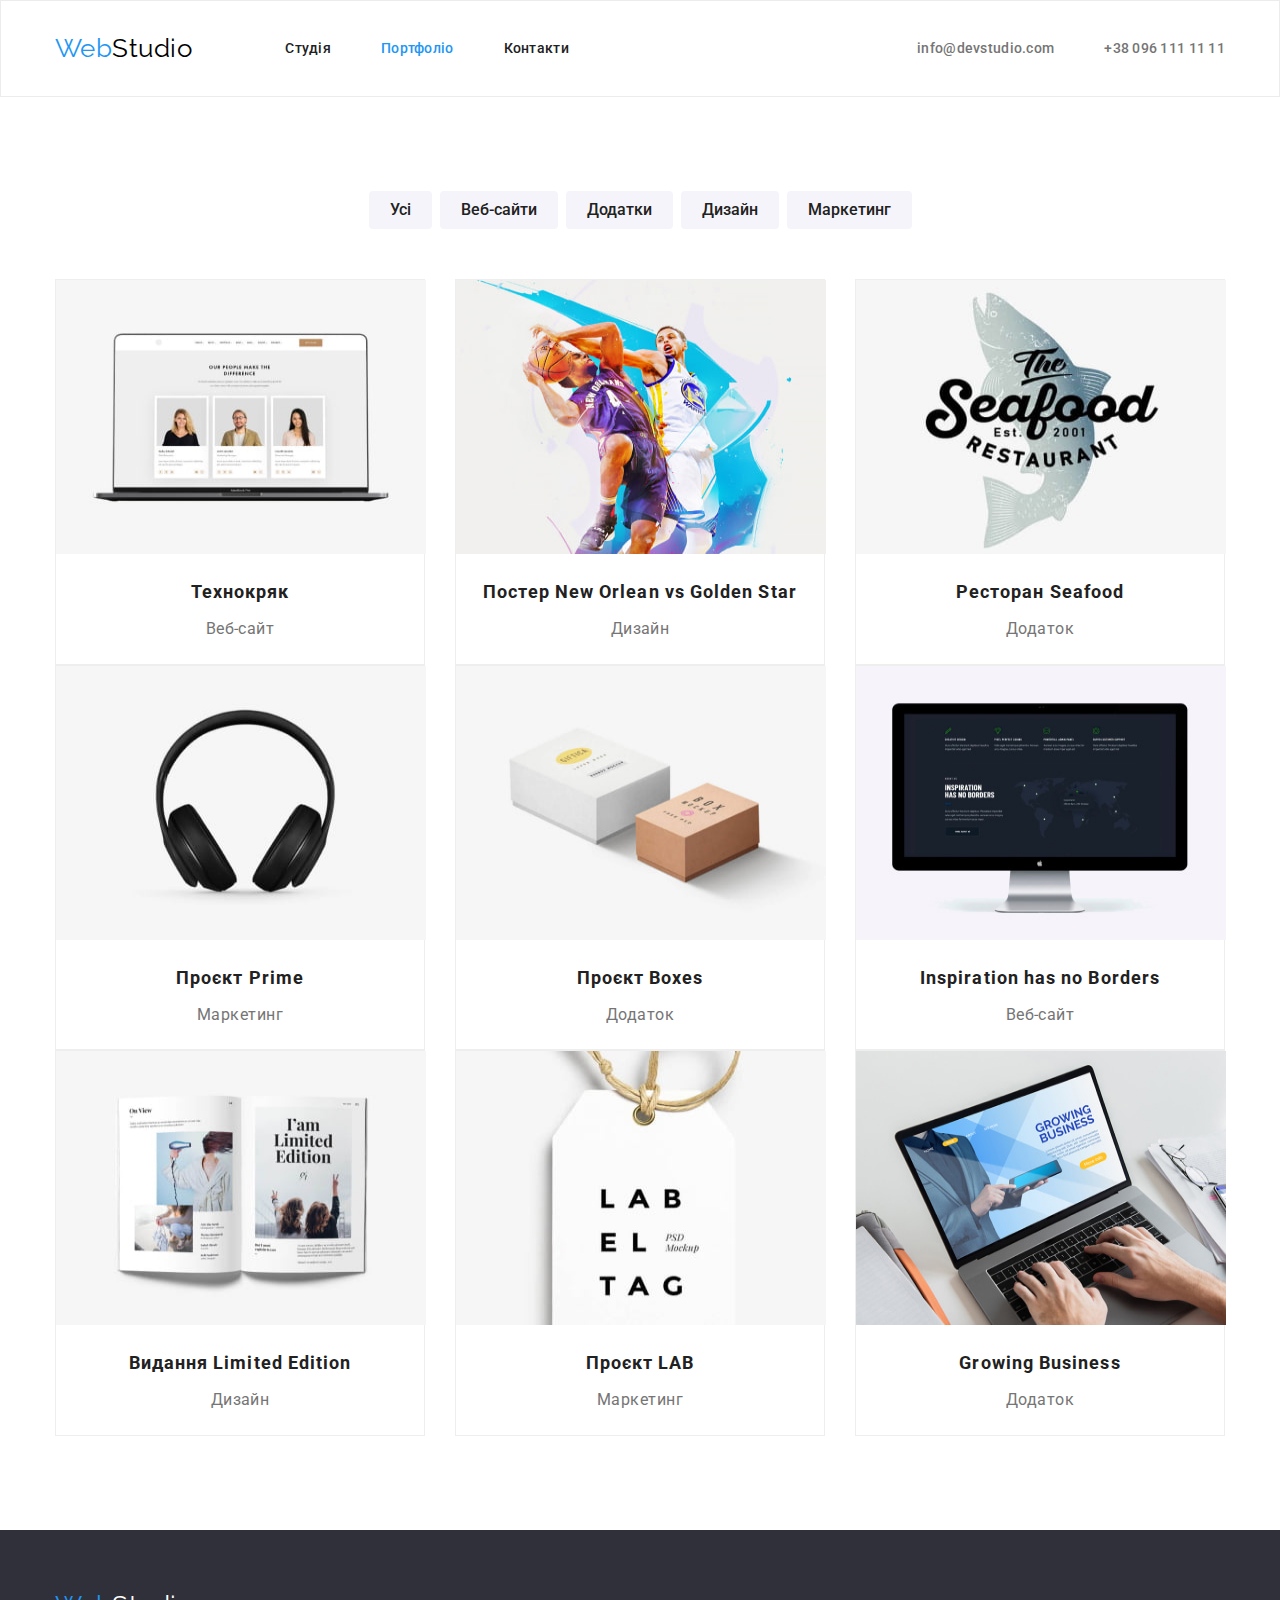
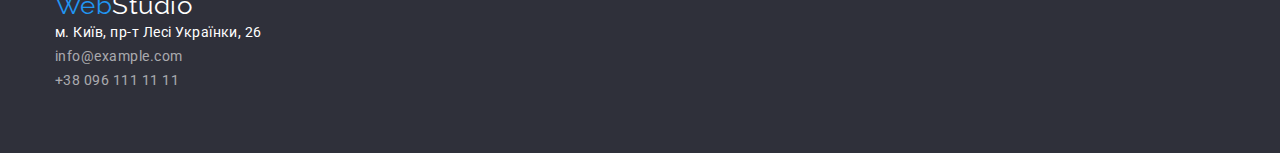
==== portfolio.html @ 8a0f0a45 "adds hw-3" ====
<!DOCTYPE html>
<html lang="uk">
  <head>
    <meta charset="UTF-8" />
    <meta http-equiv="X-UA-Compatible" content="IE=edge" />
    <meta name="viewport" content="width=device-width, initial-scale=1.0" />
    <title lang="en">Портфоліо WebStudio</title>
    <link
      href="https://fonts.googleapis.com/css2?family=Raleway:wght@700&family=Roboto:wght@400;500;700;900&display=swap"
      rel="stylesheet"
    />
    <link
      rel="stylesheet"
      href="https://cdnjs.cloudflare.com/ajax/libs/modern-normalize/1.1.0/modern-normalize.min.css"
    />
    <link rel="stylesheet" href="./css/styles.css" />
  </head>
  <body>
    <header class="header-portfolio">
      <div class="nav-container">
        <a class="logo link" href="./index.html" lang="en"
            >Web<span class="logo-wrap primary">Studio</span></a
          >
        <nav>
          <ul class="site-nav">
            <li class="item"><a href="./index.html" class="link">Студія</a></li>
            <li class="item">
              <a href="./portfolio.html" class="link current">Портфоліо</a>
            </li>
            <li class="item"><a href="#" class="link">Контакти</a></li>
          </ul>
        </nav>
        <!-- зв'язатись з нами-->
        <ul class="site-nav contacts">
          <li class="item">
            <a href="mailto:info@devstudio.com" class="link">
              info@devstudio.com</a
            >
          </li>
          <li class="item">
            <a href="tel:+380961111111" class="link">+38 096 111 11 11</a>
          </li>
        </ul>
      </div>
    </header>
    <!-- BODY-->
    <main>
      <!-- FILTER-->
      <section class="section filter">
        <div class="filter-container">
          <h1 class="visually-hidden">Портфоліо</h1>
          <ul class="portfolio list">
            <li class="item">
              <button type="button" class="filter-button filter-list">
                Усі
              </button>
            </li>
            <li class="item">
              <button type="button" class="filter-button filter-list">
                Веб-сайти
              </button>
            </li>
            <li class="item">
              <button type="button" class="filter-button filter-list">
                Додатки
              </button>
            </li>
            <li class="item">
              <button type="button" class="filter-button filter-list">
                Дизайн
              </button>
            </li>
            <li class="item">
              <button type="button" class="filter-button filter-list">
                Маркетинг
              </button>
            </li>
          </ul>
          <!--PROJECTS-->
          <ul class="portfolio projects">
            <li class="portfolio-card">
              <a class="works-list" href="#"
                ><img
                  src="./images/technokryak.jpeg"
                  alt="інтерфейс вебсайту"
                  width="370"
                  height="294"
                  class="work-pic"
                />
                <h2 class="works-title">Технокряк</h2>
                <p class="works-description">Веб-сайт</p></a
              >
            </li>
            <li class="portfolio-card">
              <a class="works-list" href="#"
                ><img
                  src="./images/new-orlean.jpeg"
                  alt="два баскетболісти змагаються"
                  width="370"
                  height="294"
                  class="work-pic"
                />
                <h2 class="works-title">
                  Постер <span lang="en">New Orlean vs Golden Star</span>
                </h2>
                <p class="works-description">Дизайн</p></a
              >
            </li>
            <li class="portfolio-card">
              <a class="works-list" href="#"
                ><img
                  src="./images/seafood.jpeg"
                  alt="логотип з рибою"
                  width="370"
                  height="294"
                  class="work-pic"
                />
                <h2 class="works-title">
                  Ресторан <span lang="en">Seafood</span>
                </h2>
                <p class="works-description">Додаток</p></a
              >
            </li>
            <li class="portfolio-card">
              <a class="works-list" href="#"
                ><img
                  src="./images/prime.jpeg"
                  alt="великі навушники"
                  width="370"
                  height="294"
                  class="work-pic"
                />
                <h2 class="works-title">Проєкт <span lang="en">Prime</span></h2>
                <p class="works-description">Маркетинг</p></a
              >
            </li>
            <li class="portfolio-card">
              <a class="works-list" href="#"
                ><img
                  src="./images/boxes.jpeg"
                  alt="дві дизайнерські коробки з написом"
                  width="370"
                  height="294"
                  class="work-pic"
                />
                <h2 class="works-title">Проєкт <span lang="en">Boxes</span></h2>
                <p class="works-description">Додаток</p></a
              >
            </li>
            <li class="portfolio-card">
              <a class="works-list" href="#"
                ><img
                  src="./images/inspiration.jpeg"
                  alt="мінімалістичний чорний вебсайт"
                  width="370"
                  height="294"
                  class="work-pic"
                />
                <h2 class="works-title">
                  <span lang="en">Inspiration has no Borders</span>
                </h2>
                <p class="works-description">Веб-сайт</p></a
              >
            </li>
            <li class="portfolio-card">
              <a class="works-list" href="#"
                ><img
                  src="./images/limited-edition.jpeg"
                  alt="розгорнутий журнал"
                  width="370"
                  height="294"
                  class="work-pic"
                />
                <h2 class="works-title">
                  Видання <span lang="en">Limited Edition</span>
                </h2>
                <p class="works-description">Дизайн</p></a
              >
            </li>
            <li class="portfolio-card">
              <a class="works-list" href="#"
                ><img
                  src="./images/lab.jpeg"
                  alt="елегантна біла бірка"
                  width="370"
                  height="294"
                  class="work-pic"
                />
                <h2 class="works-title">
                  Проєкт <span lang="en" class="uppercase">lab</span>
                </h2>
                <p class="works-description">Маркетинг</p></a
              >
            </li>
            <li class="portfolio-card">
              <a class="works-list" href="#"
                ><img
                  src="./images/growing-business.jpeg"
                  alt="інтерфейс додатку"
                  width="370"
                  height="294"
                  class="work-pic"
                />
                <h2 class="works-title">
                  <span lang="en">Growing Business</span>
                </h2>
                <p class="works-description">Додаток</p></a
              >
            </li>
          </ul>
        </div>
      </section>
    </main>
    <!-- FOOTER-->
    <footer class="footer">
      <div class="footer-container">
        <a class="logo" href="./index.html" lang="en"
          >Web<span class="logo-wrap secondary">Studio</span></a
        >
        <address class="contacts">
          <ul class="contacts-list">
            <li>
              <a
                class="physical-address"
                href="https://goo.gl/maps/DY7JfVcnu4DjMvX9A"
                target="_blank"
                rel="noopener noreferrer"
              >
                м. Київ, пр-т Лесі Українки, 26</a
              >
            </li>
            <li>
              <a class="contact-us" href="mailto:info@example.com"
                >info@example.com
              </a>
            </li>
            <li>
              <a class="contact-us" href="tel:+380961111111"
                >+38 096 111 11 11</a
              >
            </li>
          </ul>
        </address>
      </div>
    </footer>
  </body>
</html>
---- css/styles.css ----
:root {
    --primary-text-color-grey: #757575;
    --primary-title-color-black: #212121;
    --primary-accent-color-blue: #2196F3;
    --secondary-accent-color-white: #FFFFFF;
    --secondary-background-color-grey: #2F303A;
}

/* general rules */
body {
    color: var(--primary-text-color);
    background-color: var(--secondary-accent-color-white);
    font-family: Roboto, sans-serif;
    letter-spacing: 0.03em;
}

.contacts {
    font-style: normal;
}

.visually-hidden {
    position: absolute;
    white-space: nowrap;
    width: 1px;
    height: 1px;
    overflow: hidden;
    border: 0;
    padding: 0;
    clip: rect(0 0 0 0);
    clip-path: inset(50%);
    margin: -1px;
}

.services-pic,
.team-pic,
.work-pic {
    display: block;
}

.site-nav,
.section-list,
.contacts,
.portfolio,
.filter-list,
.works-list,
.contacts-list {
    list-style: none;
    margin: 0px;
    padding: 0px;
}

/* header */

.header-studio {
    border: 1px solid #000000;
}

.header-portfolio {
    border: 1px solid #ECECEC;
}

.logo {
    color: var(--primary-accent-color-blue);
    font-size: 26px;
    line-height: 1.2;
    font-family: Raleway, sans-serif;
    text-decoration: none;
}

.logo-wrap.primary {
    color: #000000;
}

.logo:hover,
.logo:focus {
    color: var(--primary-accent-color-blue);
}

.site-nav {
display: flex;
margin-left: 93px;

    font-weight: 500;
    font-size: 14px;
    line-height: 1.14;
    letter-spacing: 0.02em;
}

.site-nav .item:not(:last-child) {
    margin-right: 50px;
}

.site-nav.contacts {
margin-left: auto;
}

.nav-container .link {
    display: block;
    padding-top: 32px;
    padding-bottom: 32px;
}

/* body */
.hero-container {
    width: 1200px;
    padding-left: 15px;
    padding-right: 15px;
    padding-bottom: 90px;
    margin-left: auto;
    margin-right: auto;
    text-align: center;
}

.hero-title,
.hero-button,
.works-title {
    letter-spacing: 0.06em;
}

.hero-title {
    font-weight: 900;
    color: var(--secondary-accent-color-white);
    font-size: 44px;
    line-height: 1.36;
    text-align: center;
    text-transform: uppercase;
    margin: 0px;
    margin-bottom: 30px;
}

.hero-button {
    font-weight: 700;
    font-size: 16px;
    line-height: 1.88;
    align-items: center;
    font-family: inherit;
    border-radius: 4px;
    box-shadow: 0px 4px 4px rgba(0, 0, 0, 0.15);
    border: none;
    padding: 10px 32px;
}

.hero-button:hover,
.hero-button:focus {
    background-color: #188CE8;
}

.features-container {
    width: 1200px;
    padding-left: 15px;
    padding-right: 15px;
    margin-left: auto;
    margin-right: auto;
    padding-bottom: 94px;
    padding-top: 94px;
}

.features .section-list {
    display: flex;
}

.features .item:not(:last-child) {
   margin-right: 30px;
}

.features .item {
    min-width: 270px;
}

.features .list-title {
    margin: 0px;
padding-bottom: 10px;

    font-weight: 700;
    font-size: 14px;
    line-height: 1.14;
    text-transform: uppercase
}

.features .section-passage {
    font-size: 14px;
    line-height: 1.71;
    margin: 0px;
}

.section-title {
    font-weight: 700;
    font-size: 36px;
    line-height: 1.17;
    text-align: center;
}

.list-title {
    font-weight: 500;
    font-size: 16px;
    line-height: 1.18;
}

.services-container {
    width: 1200px;
    padding-left: 15px;
    padding-right: 15px;
    margin-left: auto;
    margin-right: auto;
    padding-bottom: 94px;
    text-align: center;
}

.services .section-list {
    display: flex;
}

.services .item:not(:last-child) {
    margin-right: 30px;
}

.services .section-title {
    margin: 0px;
    margin-bottom: 50px;
}

.team .section-list {
    display: flex;
}

.team .list-item:not(:last-child) {
    margin-right: 30px;
}

.team-container {
width: 1200px;
   padding: 94px 15px;
    margin-left: auto;
    margin-right: auto;
    text-align: center;
}

.team .section-title {
    margin-left: auto;
    margin-right: auto;
    margin-bottom: 50px;
}

.team .team-pic {
    margin: 0;
    margin-bottom: 30px;
}

.team .list-title {
    margin: 0;
    margin-bottom: 10px;
}

.team .section-passage {
    font-size: 16px;
    line-height: 1.18;
    margin: 0;
    padding-bottom: 30px;
}

.team {
    background-color: #F5F4FA;
}

.team .list-item {
    background-color: var(--secondary-accent-color-white);
    max-width: 270px;
    box-shadow: 0px 1px 3px rgba(0, 0, 0, 0.12), 0px 1px 1px rgba(0, 0, 0, 0.14), 0px 2px 1px rgba(0, 0, 0, 0.2);
    border-radius: 0px 0px 4px 4px;
}

.footer-container {
    width: 1200px;
    padding: 60px 15px;
    margin-left: auto;
    margin-right: auto;
}

.site-nav .link {
    color: var(--primary-title-color-black);
    font-weight: 500;
    text-decoration: none;
}

.link.current {
    color: var(--primary-accent-color-blue);
}

.site-nav .link:hover,
.site-nav .link:focus {
    color: var(--primary-accent-color-blue);
}

.contacts .link {
    color: var(--primary-text-color-grey);
}

/* hero */

.hero {
    background-color: var(--secondary-background-color-grey);
}

.hero-button {
    color: var(--secondary-accent-color-white);
    background-color: var(--primary-accent-color-blue);
    cursor: pointer;
}

/* sections */

.section-title,
.list-title {
    color: var(--primary-title-color-black);
}

.section-passage {
    color: var(--primary-text-color-grey);
}


/* footer */
.physical-address {
    color: var(--secondary-accent-color-white);
    font-size: 14px;
    line-height: 1.71;
    text-decoration: none;
}

.contact-us {
    color: rgba(255, 255, 255, 60);
    font-size: 14px;
    line-height: 1.71;
    text-decoration: none;
}


/* PORTFOLIO */

.nav-container {
    display: flex;
    align-items: center;
    width: 1200px;
    padding-left: 15px;
    padding-right: 15px;
    margin-left: auto;
    margin-right: auto;
}


.filter-container {
    width: 1200px;
        padding: 94px 15px;
        margin-left: auto;
        margin-right: auto;
        text-align: center;
}

.filter-button {
    color: var(--primary-title-color-black);
    background-color: #F5F4FA;
    cursor: pointer;
    border-radius: 4px;
    padding: 6px 21px;
    border: none;
}

.filter-button:hover,
.filter-button:focus {
    color: var(--secondary-accent-color-white);
    background-color: var(--primary-accent-color-blue);
    box-shadow: 0px 3px 1px rgba(0, 0, 0, 0.1), 0px 1px 2px rgba(0, 0, 0, 0.08), 0px 2px 2px rgba(0, 0, 0, 0.12);
}

.filter .list {
    display: flex;
    justify-content: center;
    margin-bottom: 50px;
}

.filter .item:not(:last-child) {
    margin-right: 8px;
}

.portfolio.projects {
    display: flex;
    flex-wrap: wrap;
}

.portfolio-card {
    border: 1px solid #eee;
    max-width: 370px;
}
.portfolio-card:not(:nth-child(3n)) {
    margin-right: 30px;
}

.work-pic {
    padding-bottom: 20px;
}

.works-list {
    color: var(--primary-title-color-black);
    text-decoration: none;
}

.works-description {
    color: var(--primary-text-color-grey);
    margin: 0px;
    font-size: 16px;
    line-height: 1.85;
    padding-bottom: 20px;
}

.works-title .uppercase {
    text-transform: uppercase;
}

.filter-list {
    font-weight: 500;
    font-size: 16px;
    line-height: 1.62;
    font-family: inherit;
}

.works-title {
    font-weight: 700;
    font-size: 18px;
    line-height: 2;
    margin: 0;
    padding-bottom: 4px;
}


.footer {
    background-color: var(--secondary-background-color-grey);
}

.logo-footer {
    color: var(--secondary-accent-color-white);
    font-size: 26px;
    line-height: 1.2;
    font-family: Raleway, sans-serif;
    text-decoration: none;
}

.logo-wrap.secondary {
    color: var(--secondary-accent-color-white);
}

.logo-footer:hover,
.logo-footer:focus {
    color: var(--primary-accent-color-blue);
}


.physical-address:hover,
.physical-address:focus {
    color: var(--primary-accent-color-blue);
}

.contact-us:hover,
.contact-us:focus {
    color: var(--primary-accent-color-blue);
}

.contacts-list {
    list-style: none;
}

.physical-address {
    color: var(--secondary-accent-color-white);
}

.contact-us {
    color: rgba(255, 255, 255, .6);
}
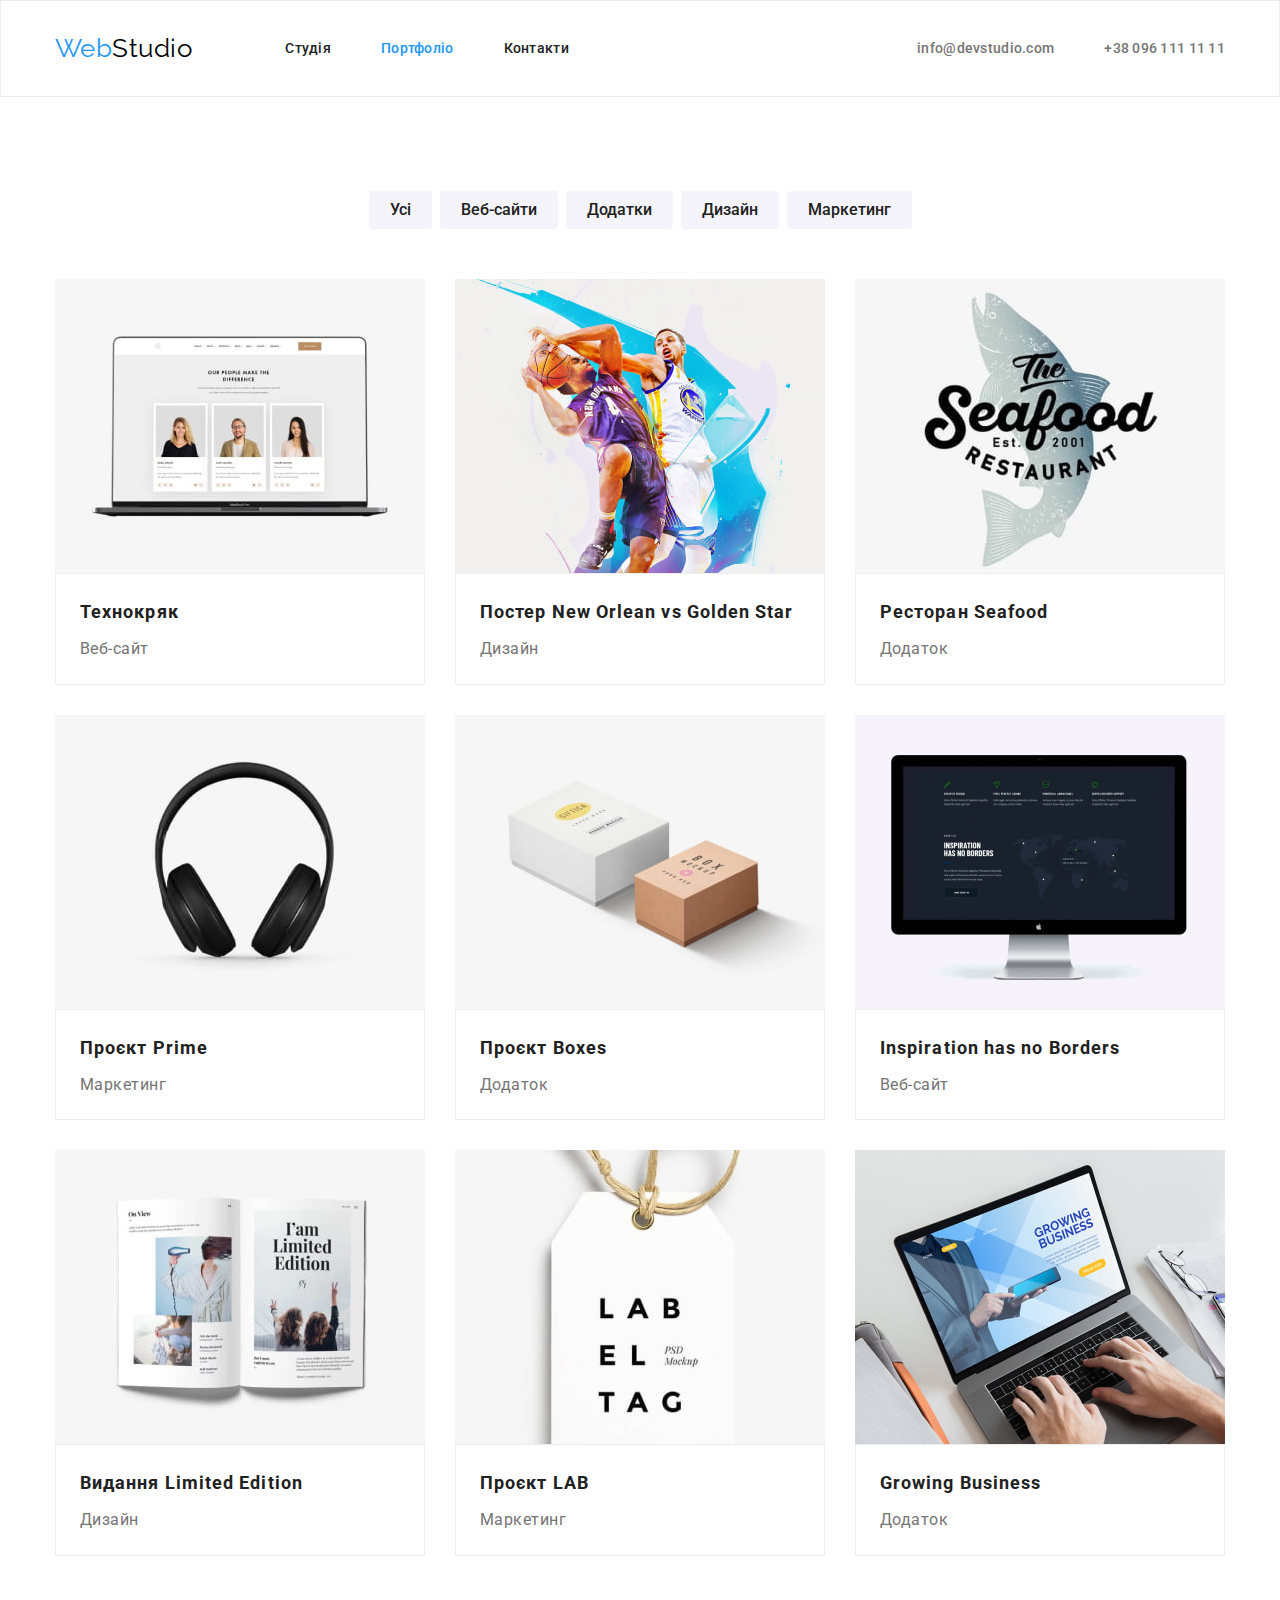
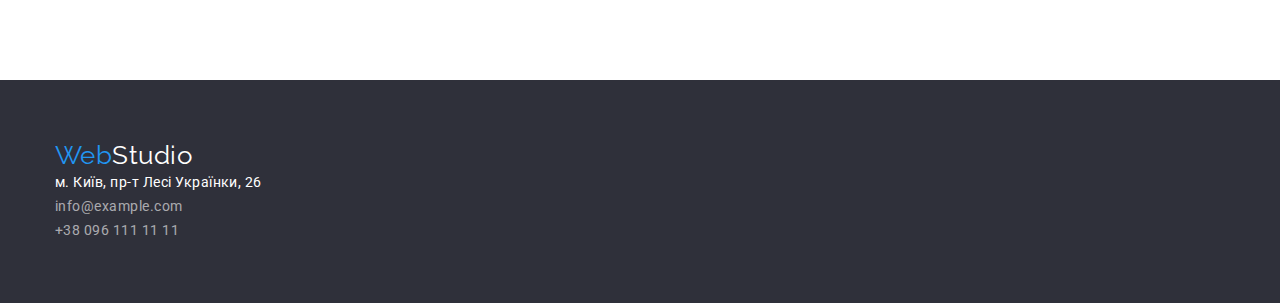
==== commit 66aa078b: "fixes design errors" ====
--- a/portfolio.html
+++ b/portfolio.html
@@ -87,9 +87,9 @@
                   height="294"
                   class="work-pic"
                 />
-                <h2 class="works-title">Технокряк</h2>
+                <div class="card-description"><h2 class="works-title">Технокряк</h2>
                 <p class="works-description">Веб-сайт</p></a
-              >
+              ></div>
             </li>
             <li class="portfolio-card">
               <a class="works-list" href="#"
@@ -99,12 +99,12 @@
                   width="370"
                   height="294"
                   class="work-pic"
-                />
+                /><div class="card-description">
                 <h2 class="works-title">
                   Постер <span lang="en">New Orlean vs Golden Star</span>
                 </h2>
                 <p class="works-description">Дизайн</p></a
-              >
+              > </div>
             </li>
             <li class="portfolio-card">
               <a class="works-list" href="#"
@@ -114,12 +114,12 @@
                   width="370"
                   height="294"
                   class="work-pic"
-                />
+                /> <div class="card-description">
                 <h2 class="works-title">
                   Ресторан <span lang="en">Seafood</span>
                 </h2>
                 <p class="works-description">Додаток</p></a
-              >
+              ></div>
             </li>
             <li class="portfolio-card">
               <a class="works-list" href="#"
@@ -129,10 +129,10 @@
                   width="370"
                   height="294"
                   class="work-pic"
-                />
+                /><div class="card-description">
                 <h2 class="works-title">Проєкт <span lang="en">Prime</span></h2>
                 <p class="works-description">Маркетинг</p></a
-              >
+              > </div>
             </li>
             <li class="portfolio-card">
               <a class="works-list" href="#"
@@ -142,10 +142,10 @@
                   width="370"
                   height="294"
                   class="work-pic"
-                />
+                /><div class="card-description">
                 <h2 class="works-title">Проєкт <span lang="en">Boxes</span></h2>
                 <p class="works-description">Додаток</p></a
-              >
+              ></div>
             </li>
             <li class="portfolio-card">
               <a class="works-list" href="#"
@@ -155,12 +155,12 @@
                   width="370"
                   height="294"
                   class="work-pic"
-                />
+                /> <div class="card-description">
                 <h2 class="works-title">
                   <span lang="en">Inspiration has no Borders</span>
                 </h2>
                 <p class="works-description">Веб-сайт</p></a
-              >
+              ></div>
             </li>
             <li class="portfolio-card">
               <a class="works-list" href="#"
@@ -170,12 +170,12 @@
                   width="370"
                   height="294"
                   class="work-pic"
-                />
+                /><div class="card-description">
                 <h2 class="works-title">
                   Видання <span lang="en">Limited Edition</span>
                 </h2>
                 <p class="works-description">Дизайн</p></a
-              >
+              ></div>
             </li>
             <li class="portfolio-card">
               <a class="works-list" href="#"
@@ -185,12 +185,12 @@
                   width="370"
                   height="294"
                   class="work-pic"
-                />
+                /><div class="card-description">
                 <h2 class="works-title">
                   Проєкт <span lang="en" class="uppercase">lab</span>
                 </h2>
                 <p class="works-description">Маркетинг</p></a
-              >
+              ></div>
             </li>
             <li class="portfolio-card">
               <a class="works-list" href="#"
@@ -200,12 +200,12 @@
                   width="370"
                   height="294"
                   class="work-pic"
-                />
+                /><div class="card-description">
                 <h2 class="works-title">
                   <span lang="en">Growing Business</span>
                 </h2>
                 <p class="works-description">Додаток</p></a
-              >
+              ></div>
             </li>
           </ul>
         </div>
--- a/css/styles.css
+++ b/css/styles.css
@@ -388,17 +388,14 @@
 }
 
 .portfolio-card {
-    border: 1px solid #eee;
     max-width: 370px;
-}
+    margin-bottom: 30px;
+}
+
 .portfolio-card:not(:nth-child(3n)) {
     margin-right: 30px;
 }
 
-.work-pic {
-    padding-bottom: 20px;
-}
-
 .works-list {
     color: var(--primary-title-color-black);
     text-decoration: none;
@@ -409,11 +406,16 @@
     margin: 0px;
     font-size: 16px;
     line-height: 1.85;
-    padding-bottom: 20px;
+    text-align: left;
 }
 
 .works-title .uppercase {
     text-transform: uppercase;
+}
+
+.card-description {
+border: 1px solid #eee;
+padding: 20px 24px;
 }
 
 .filter-list {
@@ -429,6 +431,7 @@
     line-height: 2;
     margin: 0;
     padding-bottom: 4px;
+    text-align: left;
 }
 
 
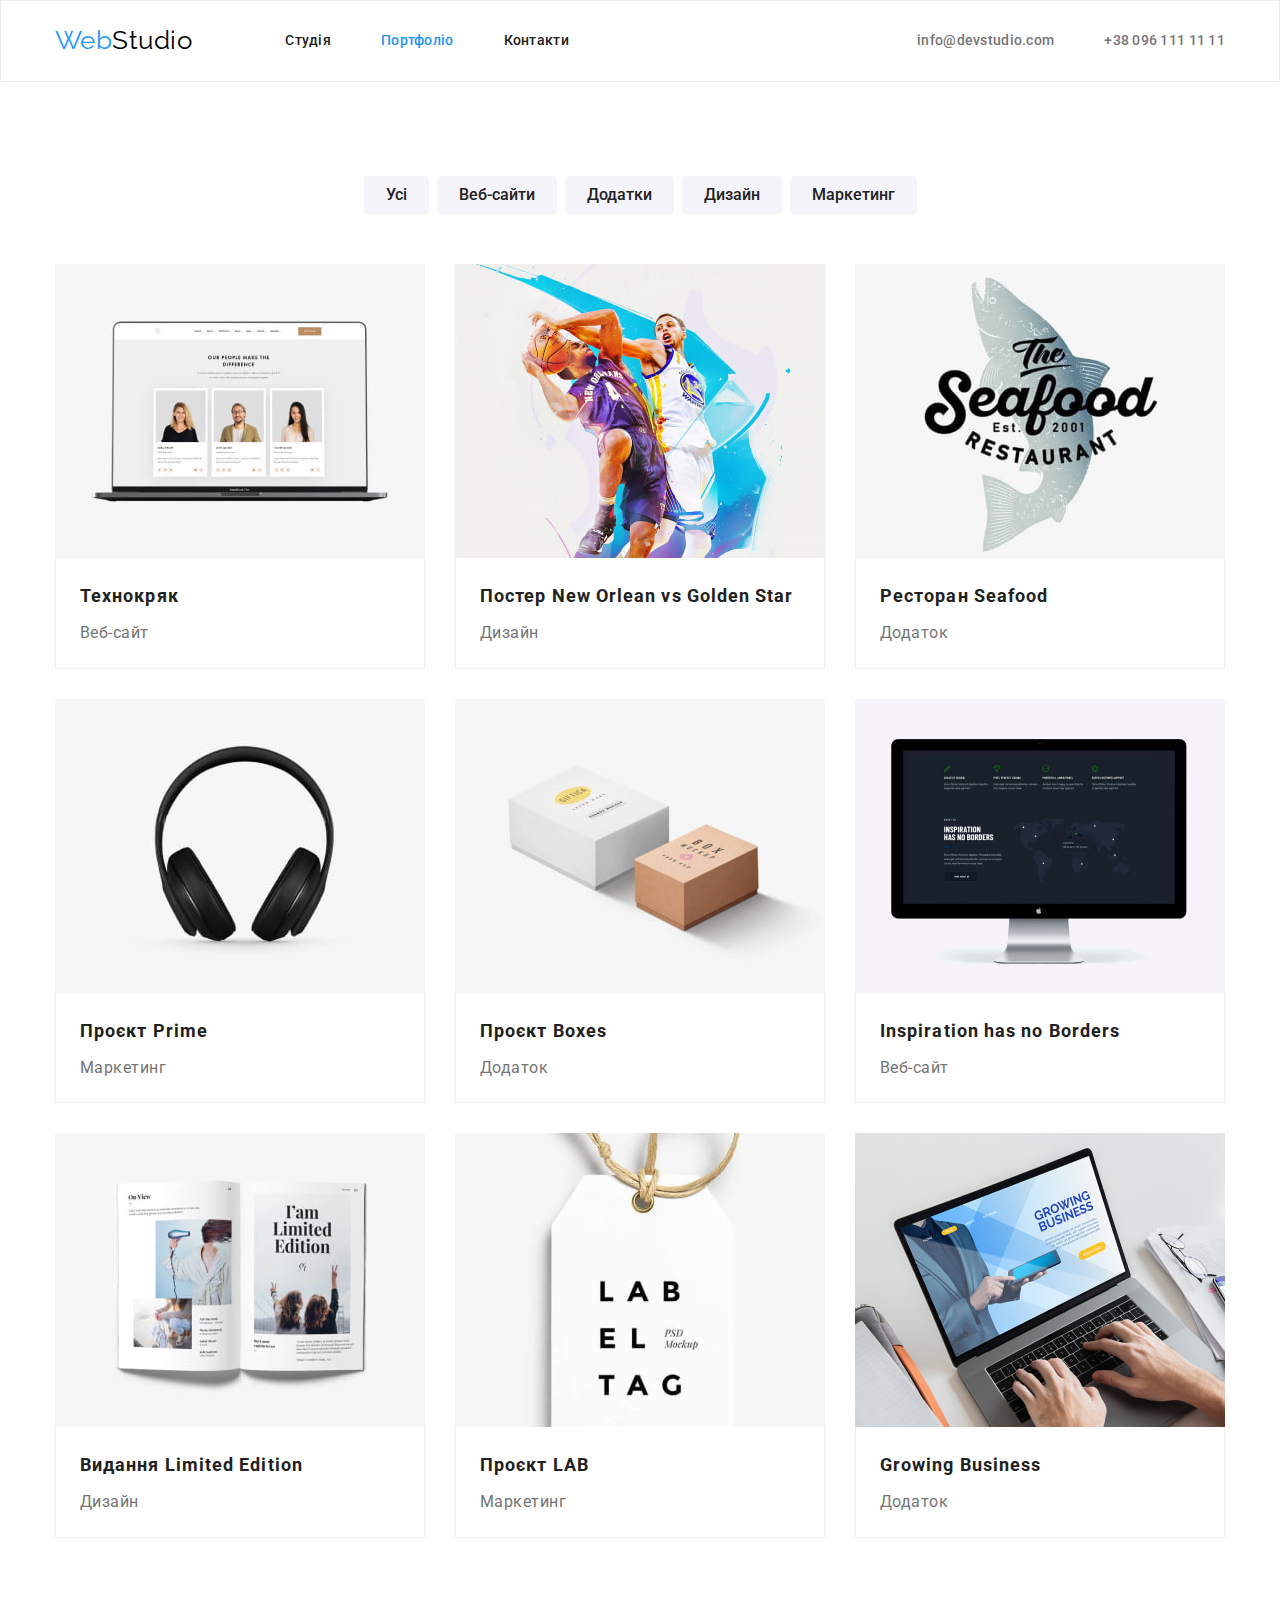
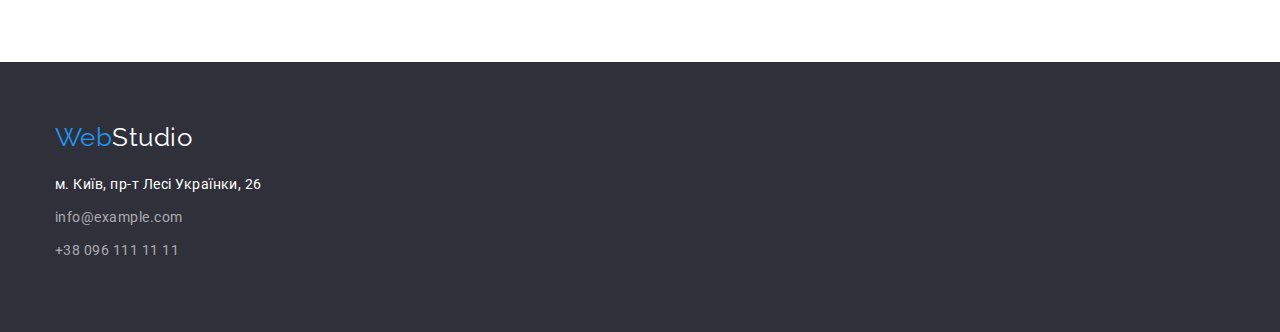
==== commit 135431fc: "fixes structure + design errors" ====
--- a/portfolio.html
+++ b/portfolio.html
@@ -17,16 +17,12 @@
   </head>
   <body>
     <header class="header-portfolio">
-      <div class="nav-container">
-        <a class="logo link" href="./index.html" lang="en"
-            >Web<span class="logo-wrap primary">Studio</span></a
-          >
+      <div class="container header-flex">
+        <a class="logo" href="./index.html" lang="en">Web<span class="logo-wrap primary">Studio</span></a>
         <nav>
           <ul class="site-nav">
             <li class="item"><a href="./index.html" class="link">Студія</a></li>
-            <li class="item">
-              <a href="./portfolio.html" class="link current">Портфоліо</a>
-            </li>
+            <li class="item"><a href="./portfolio.html" class="link current">Портфоліо</a></li>
             <li class="item"><a href="#" class="link">Контакти</a></li>
           </ul>
         </nav>
@@ -47,7 +43,7 @@
     <main>
       <!-- FILTER-->
       <section class="section filter">
-        <div class="filter-container">
+        <div class="container">
           <h1 class="visually-hidden">Портфоліо</h1>
           <ul class="portfolio list">
             <li class="item">
@@ -213,13 +209,13 @@
     </main>
     <!-- FOOTER-->
     <footer class="footer">
-      <div class="footer-container">
+      <div class="container">
         <a class="logo" href="./index.html" lang="en"
           >Web<span class="logo-wrap secondary">Studio</span></a
         >
         <address class="contacts">
           <ul class="contacts-list">
-            <li>
+            <li class="item">
               <a
                 class="physical-address"
                 href="https://goo.gl/maps/DY7JfVcnu4DjMvX9A"
@@ -229,12 +225,12 @@
                 м. Київ, пр-т Лесі Українки, 26</a
               >
             </li>
-            <li>
+            <li class="item">
               <a class="contact-us" href="mailto:info@example.com"
                 >info@example.com
               </a>
             </li>
-            <li>
+            <li class="item">
               <a class="contact-us" href="tel:+380961111111"
                 >+38 096 111 11 11</a
               >
--- a/css/styles.css
+++ b/css/styles.css
@@ -49,14 +49,26 @@
     padding: 0px;
 }
 
+.container {
+    width: 1200px;
+    padding-left: 15px;
+    padding-right: 15px;
+    margin: 0 auto;
+}
+
 /* header */
 
 .header-studio {
-    border: 1px solid #000000;
+    border-bottom: 1px solid #000000;
 }
 
 .header-portfolio {
     border: 1px solid #ECECEC;
+}
+
+.header-flex {
+    display:flex;
+    justify-content: center;
 }
 
 .logo {
@@ -94,22 +106,35 @@
 margin-left: auto;
 }
 
-.nav-container .link {
-    display: block;
+.header-studio .link {
+    display: inline-block;
     padding-top: 32px;
     padding-bottom: 32px;
 }
 
+.header-portfolio .link {
+    display: inline-block;
+    padding-top: 32px;
+    padding-bottom: 32px;
+}
+
+.header-studio .logo {
+    display: inline-block;
+    padding-top: 24px;
+    padding-right: 0;
+    padding-bottom: 25px;
+    padding-left: 0;
+}
+
+.header-portfolio .logo {
+    display: inline-block;
+        padding-top: 24px;
+        padding-right: 0;
+        padding-bottom: 25px;
+        padding-left: 0;
+}
+
 /* body */
-.hero-container {
-    width: 1200px;
-    padding-left: 15px;
-    padding-right: 15px;
-    padding-bottom: 90px;
-    margin-left: auto;
-    margin-right: auto;
-    text-align: center;
-}
 
 .hero-title,
 .hero-button,
@@ -117,27 +142,43 @@
     letter-spacing: 0.06em;
 }
 
+.section.hero {
+    padding-top: 200px;
+    padding-bottom: 200px;
+
+    background-color: var(--secondary-background-color-grey);
+    }
+
 .hero-title {
+margin: 0 auto 30px;
+max-width: 696px;
+
     font-weight: 900;
     color: var(--secondary-accent-color-white);
     font-size: 44px;
     line-height: 1.36;
     text-align: center;
     text-transform: uppercase;
-    margin: 0px;
-    margin-bottom: 30px;
 }
 
 .hero-button {
-    font-weight: 700;
-    font-size: 16px;
-    line-height: 1.88;
-    align-items: center;
-    font-family: inherit;
+    display:block;
+    margin: 0 auto;
     border-radius: 4px;
     box-shadow: 0px 4px 4px rgba(0, 0, 0, 0.15);
     border: none;
     padding: 10px 32px;
+
+    
+    font-weight: 700;
+    font-size: 16px;
+    line-height: 1.88;
+    font-family: inherit;
+   
+
+    color: var(--secondary-accent-color-white);
+    background-color: var(--primary-accent-color-blue);
+    cursor: pointer;
 }
 
 .hero-button:hover,
@@ -145,14 +186,9 @@
     background-color: #188CE8;
 }
 
-.features-container {
-    width: 1200px;
-    padding-left: 15px;
-    padding-right: 15px;
-    margin-left: auto;
-    margin-right: auto;
+.features {
+    padding-top: 94px;
     padding-bottom: 94px;
-    padding-top: 94px;
 }
 
 .features .section-list {
@@ -168,8 +204,10 @@
 }
 
 .features .list-title {
-    margin: 0px;
-padding-bottom: 10px;
+    margin-top: 0;
+    margin-right: 0;
+    margin-bottom: 10px;
+    margin-left: 0;
 
     font-weight: 700;
     font-size: 14px;
@@ -196,14 +234,8 @@
     line-height: 1.18;
 }
 
-.services-container {
-    width: 1200px;
-    padding-left: 15px;
-    padding-right: 15px;
-    margin-left: auto;
-    margin-right: auto;
+.services {
     padding-bottom: 94px;
-    text-align: center;
 }
 
 .services .section-list {
@@ -219,20 +251,18 @@
     margin-bottom: 50px;
 }
 
+.team {
+    padding-top: 94px;
+    padding-bottom: 94px;
+    text-align: center;
+}
+
 .team .section-list {
     display: flex;
 }
 
 .team .list-item:not(:last-child) {
     margin-right: 30px;
-}
-
-.team-container {
-width: 1200px;
-   padding: 94px 15px;
-    margin-left: auto;
-    margin-right: auto;
-    text-align: center;
 }
 
 .team .section-title {
@@ -269,13 +299,6 @@
     border-radius: 0px 0px 4px 4px;
 }
 
-.footer-container {
-    width: 1200px;
-    padding: 60px 15px;
-    margin-left: auto;
-    margin-right: auto;
-}
-
 .site-nav .link {
     color: var(--primary-title-color-black);
     font-weight: 500;
@@ -297,15 +320,7 @@
 
 /* hero */
 
-.hero {
-    background-color: var(--secondary-background-color-grey);
-}
-
-.hero-button {
-    color: var(--secondary-accent-color-white);
-    background-color: var(--primary-accent-color-blue);
-    cursor: pointer;
-}
+
 
 /* sections */
 
@@ -320,6 +335,11 @@
 
 
 /* footer */
+
+.footer {
+    padding-top: 60px;
+    padding-bottom: 60px;
+}
 .physical-address {
     color: var(--secondary-accent-color-white);
     font-size: 14px;
@@ -337,31 +357,18 @@
 
 /* PORTFOLIO */
 
-.nav-container {
-    display: flex;
-    align-items: center;
-    width: 1200px;
-    padding-left: 15px;
-    padding-right: 15px;
-    margin-left: auto;
-    margin-right: auto;
-}
-
-
-.filter-container {
-    width: 1200px;
-        padding: 94px 15px;
-        margin-left: auto;
-        margin-right: auto;
-        text-align: center;
-}
+.section.filter {
+    padding-top: 94px;
+    padding-bottom: 94px;
+}
+
 
 .filter-button {
     color: var(--primary-title-color-black);
     background-color: #F5F4FA;
     cursor: pointer;
     border-radius: 4px;
-    padding: 6px 21px;
+    padding: 6px 22px;
     border: none;
 }
 
@@ -415,6 +422,7 @@
 
 .card-description {
 border: 1px solid #eee;
+border-top: none;
 padding: 20px 24px;
 }
 
@@ -430,30 +438,30 @@
     font-size: 18px;
     line-height: 2;
     margin: 0;
-    padding-bottom: 4px;
+    margin-bottom: 4px;
     text-align: left;
 }
 
+/* footer */
 
 .footer {
     background-color: var(--secondary-background-color-grey);
 }
 
-.logo-footer {
-    color: var(--secondary-accent-color-white);
-    font-size: 26px;
-    line-height: 1.2;
-    font-family: Raleway, sans-serif;
-    text-decoration: none;
+.footer .logo {
+    display:inline-block;
+    margin-bottom: 20px;
+}
+.footer .link {
+    display: inline-block;
+}
+
+.footer .item {
+    margin-bottom: 9px;
 }
 
 .logo-wrap.secondary {
     color: var(--secondary-accent-color-white);
-}
-
-.logo-footer:hover,
-.logo-footer:focus {
-    color: var(--primary-accent-color-blue);
 }
 
 
